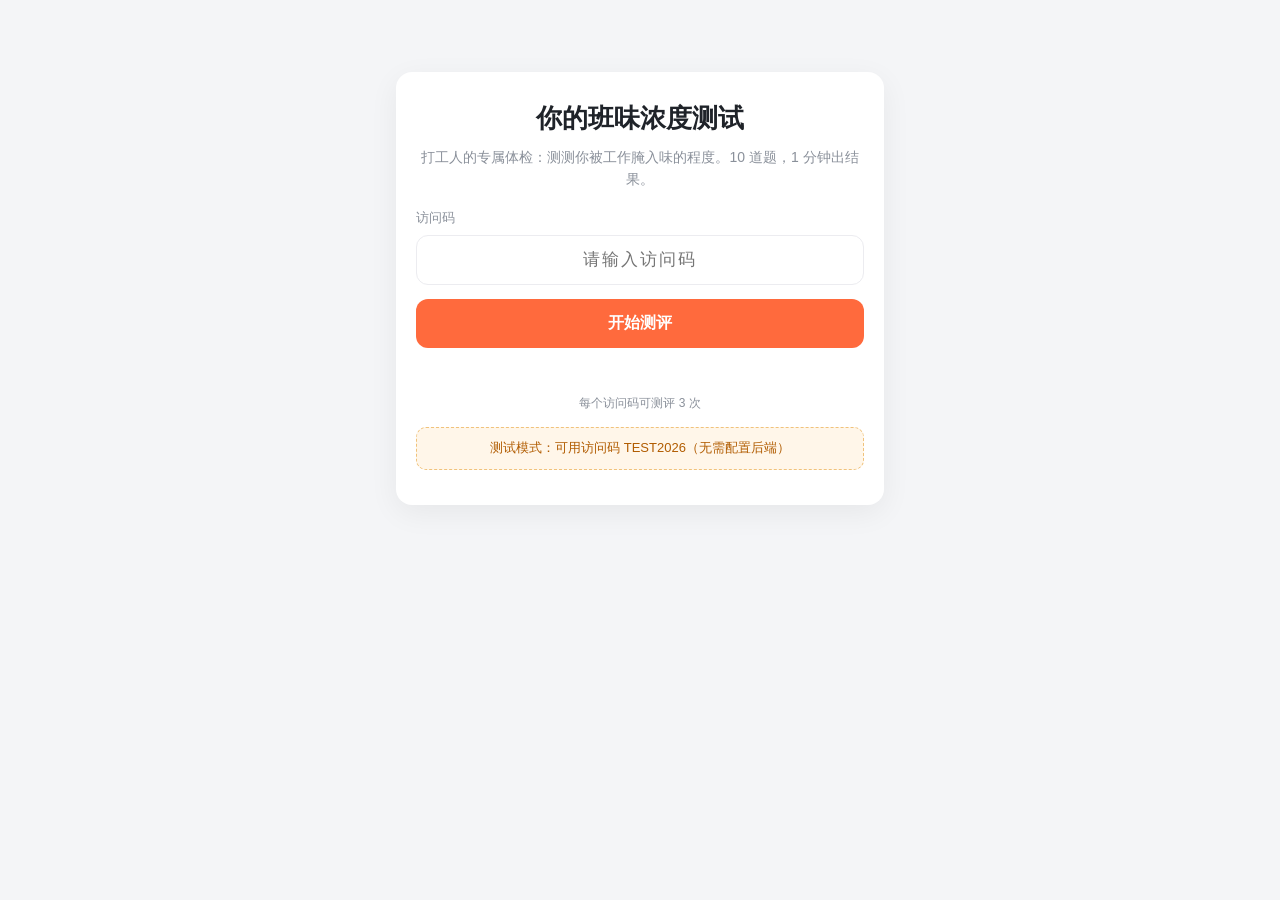
==== index.html @ da2785b8 "测评网站：多题库 + 访问码绑定题库（多主题同时可用），依赖本地化自包含" ====
<!doctype html>
<html lang="zh-CN">
<head>
  <meta charset="utf-8" />
  <meta name="viewport" content="width=device-width, initial-scale=1, viewport-fit=cover" />
  <title>测评</title>
  <link rel="stylesheet" href="css/style.css?v=6" />
</head>
<body>
  <main class="app">

    <!-- ① 密码门 -->
    <section id="screen-gate" class="screen">
      <div class="card center">
        <h1 id="gate-title" class="big-title">测评</h1>
        <p id="gate-intro" class="muted"></p>
        <label class="field-label">访问码</label>
        <input id="code-input" class="code-input" type="text" inputmode="text"
               autocomplete="off" placeholder="请输入访问码" />
        <button id="btn-start" class="btn btn-primary">开始测评</button>
        <p id="gate-msg" class="msg"></p>
        <p class="hint">每个访问码可测评 3 次</p>
        <p id="gate-test" class="test-banner hidden"></p>
      </div>
    </section>

    <!-- ② 答题 -->
    <section id="screen-quiz" class="screen hidden">
      <div class="card">
        <div class="progress">
          <span id="q-index">1</span> / <span id="q-total">10</span>
        </div>
        <div class="progress-bar"><i id="progress-fill"></i></div>
        <h2 id="q-text" class="q-text"></h2>
        <div id="options" class="options"></div>
        <p id="quiz-msg" class="msg"></p>
        <div class="quiz-nav">
          <button id="btn-prev" class="btn btn-ghost" disabled>上一题</button>
          <button id="btn-next" class="btn btn-primary">下一题</button>
        </div>
      </div>
    </section>

    <!-- ③ 结果 -->
    <section id="screen-result" class="screen hidden">
      <div class="card">
        <div id="result-card" class="result-card"></div>

        <div class="result-actions">
          <button id="btn-save-img" class="btn btn-primary">保存结果长图</button>
          <button id="btn-copy-link" class="btn btn-ghost">复制结果链接</button>
          <button id="btn-retest" class="btn btn-ghost">再测一次</button>
          <button id="btn-review" class="btn btn-ghost">好评有礼</button>
        </div>
        <p id="result-msg" class="msg"></p>
      </div>
    </section>

  </main>

  <!-- 好评有礼弹窗 -->
  <div id="review-modal" class="modal hidden">
    <div class="modal-box">
      <h3>好评有礼 🎁</h3>
      <p id="review-text" class="review-text"></p>
      <button id="btn-review-close" class="btn btn-primary">知道啦</button>
    </div>
  </div>

  <!-- 依赖（运行时从 CDN 加载；如需离线可下载到 lib/ 并改成本地路径）。加 async 避免阻塞页面交互 -->
  <!-- 依赖已下载到本地 lib/：自包含、国内访问稳定、不依赖外部 CDN -->
  <script src="lib/supabase.min.js?v=9"></script>
  <script src="lib/html2canvas.min.js?v=9"></script>
  <script src="js/config.js?v=9"></script>
  <script src="js/quizzes.js?v=9"></script>
  <script src="js/supabase.js?v=9"></script>
  <script src="js/render.js?v=9"></script>
  <script src="js/app.js?v=9"></script>
</body>
</html>
---- css/style.css ----
:root {
  --bg: #f4f5f7;
  --card: #ffffff;
  --primary: #ff6a3d;
  --primary-d: #e8552a;
  --text: #1f2329;
  --muted: #8a909a;
  --line: #ececf0;
  --radius: 16px;
}

* { box-sizing: border-box; -webkit-tap-highlight-color: transparent; }
html, body { margin: 0; padding: 0; }
body {
  font-family: -apple-system, BlinkMacSystemFont, "PingFang SC", "Microsoft YaHei", sans-serif;
  background: var(--bg);
  color: var(--text);
  line-height: 1.6;
}
.hidden { display: none !important; }

.app {
  width: 100%;
  max-width: 520px;
  margin: 0 auto;
  padding: 16px;
  min-height: 100vh;
}
@media (min-height: 720px) { .app { padding-top: 8vh; } }

.card {
  width: 100%;
  background: var(--card);
  border-radius: var(--radius);
  padding: 22px 20px;
  box-shadow: 0 8px 30px rgba(0,0,0,.06);
}
.center { text-align: center; }

.big-title { font-size: 26px; margin: 4px 0 6px; }
.muted { color: var(--muted); font-size: 14px; margin: 0 0 18px; }
.field-label { display: block; text-align: left; font-size: 13px; color: var(--muted); margin-bottom: 6px; }

.code-input {
  width: 100%;
  padding: 14px 14px;
  font-size: 17px;
  letter-spacing: 2px;
  border: 1.5px solid var(--line);
  border-radius: 12px;
  outline: none;
  margin-bottom: 14px;
  text-align: center;
}
.code-input:focus { border-color: var(--primary); }

.btn {
  width: 100%;
  padding: 14px;
  font-size: 16px;
  font-weight: 600;
  border: none;
  border-radius: 12px;
  cursor: pointer;
  transition: transform .05s ease, opacity .2s;
}
.btn:active { transform: scale(.98); }
.btn-primary { background: var(--primary); color: #fff; }
.btn-primary:hover { background: var(--primary-d); }
.btn-ghost { background: #f1f2f5; color: var(--text); }
.btn:disabled { opacity: .45; cursor: not-allowed; }

.msg { min-height: 20px; font-size: 14px; margin: 12px 0 0; }
.msg.err { color: #e23b3b; }
.msg.ok { color: #1f9d55; }
.hint { color: var(--muted); font-size: 12px; margin-top: 14px; }

.test-banner {
  margin-top: 14px; font-size: 13px; line-height: 1.6;
  color: #b15c00; background: #fff6e9; border: 1px dashed #f0c27b;
  padding: 10px 12px; border-radius: 10px;
}

/* 答题 */
/* 整张答题卡片固定高度：以内容最多的那道题为准，10 道题大小一致 */
#screen-quiz .card { min-height: var(--quiz-h, 0px); }
.progress { font-size: 13px; color: var(--muted); margin-bottom: 8px; }
.progress-bar { height: 6px; background: var(--line); border-radius: 4px; overflow: hidden; margin-bottom: 18px; }
.progress-bar i { display: block; height: 100%; width: 0; background: var(--primary); transition: width .25s; }
.q-text { font-size: 19px; font-weight: 600; margin: 0 0 18px; min-height: var(--q-h, 56px); display: flex; align-items: center; }
.options { display: grid; grid-template-columns: repeat(2, 1fr); grid-auto-rows: 1fr; gap: 10px; }
.option {
  border: 1.5px solid var(--line);
  border-radius: 12px;
  padding: 14px 14px;
  font-size: 15px;
  line-height: 1.45;
  text-align: center;
  cursor: pointer;
  background: #fff;
  display: flex;
  align-items: center;
  justify-content: center;
  height: var(--opt-h, 64px);
}
.option:active { background: #fafafa; }
.option.selected { border-color: var(--primary); background: #fff4ef; color: var(--primary-d); font-weight: 600; }
.quiz-nav { display: flex; gap: 10px; margin-top: 20px; }
.quiz-nav .btn { flex: 1; }

/* 结果：拍平嵌套卡片，让结果与其它屏共用同一张白卡片，宽度一致 */
/* 结果：内层渐变卡片（还原第一版美化），外层白卡保持一致尺寸 */
.result-card {
  border-radius: 14px;
  padding: 22px 18px;
  background: linear-gradient(160deg, #ffffff, #fff7f3);
  border: 1px solid #ffe6db;
}
.result-head { text-align: center; margin-bottom: 16px; }
.result-title { font-size: 15px; color: var(--muted); }
.result-label {
  font-size: 24px; font-weight: 800; color: #fff; margin-top: 8px;
  display: inline-block; padding: 8px 18px; border-radius: 999px;
  background: linear-gradient(135deg, var(--primary), var(--primary-d));
}
.result-analysis { font-size: 15px; line-height: 1.8; white-space: pre-wrap; margin-top: 14px; }

/* type 模式：维度得分条 */
.result-dims { margin-top: 16px; display: flex; flex-direction: column; gap: 10px; }
.dim-row { display: flex; align-items: center; gap: 8px; font-size: 13px; }
.dim-name { width: 64px; color: var(--muted); flex: none; text-align: right; }
.dim-bar { flex: 1; height: 10px; background: #ffe6db; border-radius: 999px; overflow: hidden; }
.dim-bar i { display: block; height: 100%; background: linear-gradient(135deg, var(--primary), var(--primary-d)); border-radius: 999px; }
.dim-val { width: 22px; text-align: right; color: var(--text); font-weight: 600; flex: none; }

/* type 模式：特征标签 */
.result-traits { margin-top: 14px; display: flex; flex-wrap: wrap; gap: 8px; justify-content: center; }
.trait {
  font-size: 13px; color: var(--primary-d); background: #fff4ef;
  border: 1px solid #ffd9c7; border-radius: 999px; padding: 4px 12px;
}

.result-foot { margin-top: 18px; padding-top: 14px; border-top: 1px dashed #ffd9c7; text-align: center; }
.store-name { font-weight: 700; color: var(--text); }
.store-tip { font-size: 12px; color: var(--muted); margin-top: 4px; }

.result-actions { display: grid; grid-template-columns: 1fr 1fr; gap: 10px; margin-top: 18px; }
.result-actions .btn { font-size: 15px; padding: 13px; }

/* 弹窗 */
.modal { position: fixed; inset: 0; background: rgba(0,0,0,.45); display: flex; align-items: center; justify-content: center; padding: 24px; z-index: 50; }
.modal-box { background: #fff; border-radius: 16px; padding: 24px 22px; max-width: 360px; width: 100%; text-align: center; }
.modal-box h3 { margin: 0 0 12px; font-size: 20px; }
.review-text { font-size: 15px; line-height: 1.8; white-space: pre-wrap; margin: 0 0 18px; }

/* 后台 */
.gen-row { display: flex; gap: 8px; margin-bottom: 14px; }
.gen-row input { flex: 1; margin-bottom: 0 !important; }
.code-table { margin-top: 8px; max-height: 50vh; overflow: auto; }
.code-table table { width: 100%; border-collapse: collapse; font-size: 13px; }
.code-table th, .code-table td { border-bottom: 1px solid var(--line); padding: 8px 6px; text-align: left; }
.code-table th { color: var(--muted); font-weight: 600; }
.code-table .used-ok { color: #1f9d55; }
.code-table .used-no { color: #e23b3b; }

/* 题库管理 */
.quiz-list { display: flex; flex-direction: column; gap: 10px; margin-bottom: 14px; }
.quiz-row { border: 1px solid var(--line); border-radius: 12px; padding: 12px 14px; display: flex; align-items: center; justify-content: space-between; gap: 10px; }
.quiz-meta { display: flex; align-items: center; gap: 8px; flex-wrap: wrap; }
.quiz-name { font-weight: 700; font-size: 15px; }
.quiz-mode { font-size: 11px; padding: 2px 8px; border-radius: 999px; font-weight: 700; }
.quiz-mode.mode-level { background: #eafaf0; color: #1f9d55; }
.quiz-mode.mode-type { background: #fff0e8; color: #e8730c; }
.quiz-on { font-size: 12px; color: var(--primary-d); font-weight: 700; }
.quiz-actions { display: flex; gap: 6px; flex-shrink: 0; }
.btn.sm { font-size: 13px; padding: 8px 12px; }
.btn.danger { color: #e23b3b; border-color: #f3c9c9; }
.btn.danger:hover { background: #fdeaea; }
.import-box { border-top: 1px dashed var(--line); margin-top: 6px; padding-top: 14px; }
.import-title { font-size: 13px; color: var(--muted); margin-bottom: 8px; }
.import-area { width: 100%; min-height: 140px; border: 1.5px solid var(--line); border-radius: 12px; padding: 12px; font-size: 13px; line-height: 1.5; resize: vertical; box-sizing: border-box; font-family: ui-monospace, SFMono-Regular, Menlo, monospace; }
.import-area:focus { outline: none; border-color: var(--primary); }
.code-chips { display: flex; flex-wrap: wrap; gap: 6px; margin: 8px 0; }
.code-chip { background: #f4f5f7; border: 1px solid var(--line); border-radius: 8px; padding: 6px 10px; font-size: 13px; font-family: ui-monospace, monospace; }
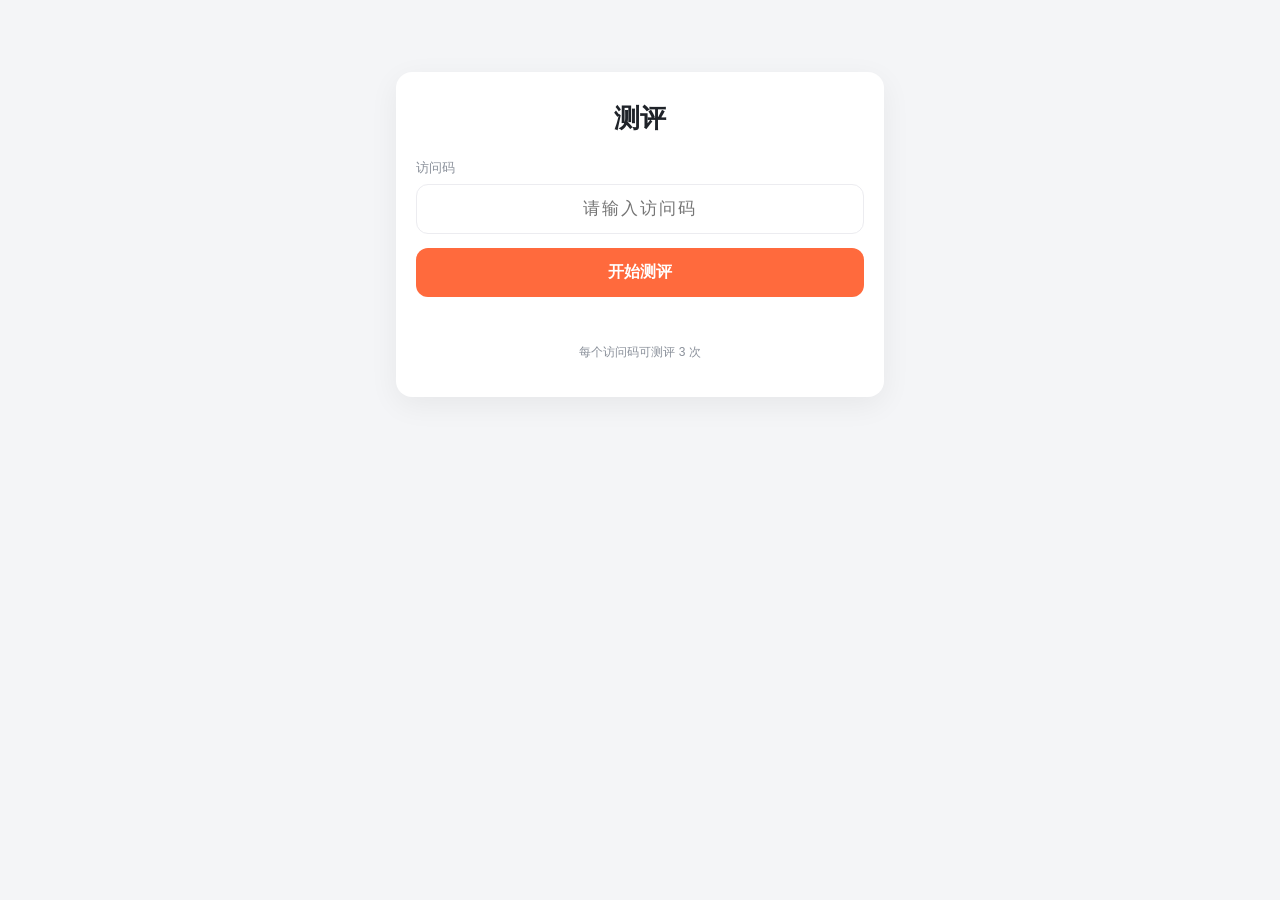
==== commit aa660953: "接入真实 Supabase：填入 Project URL 与 anon key，关闭测试模式；管理员密钥不入库改为登录时输入（防公开仓库泄露）" ====
--- a/index.html
+++ b/index.html
@@ -69,12 +69,12 @@
 
   <!-- 依赖（运行时从 CDN 加载；如需离线可下载到 lib/ 并改成本地路径）。加 async 避免阻塞页面交互 -->
   <!-- 依赖已下载到本地 lib/：自包含、国内访问稳定、不依赖外部 CDN -->
-  <script src="lib/supabase.min.js?v=9"></script>
-  <script src="lib/html2canvas.min.js?v=9"></script>
-  <script src="js/config.js?v=9"></script>
-  <script src="js/quizzes.js?v=9"></script>
-  <script src="js/supabase.js?v=9"></script>
-  <script src="js/render.js?v=9"></script>
-  <script src="js/app.js?v=9"></script>
+  <script src="lib/supabase.min.js?v=10"></script>
+  <script src="lib/html2canvas.min.js?v=10"></script>
+  <script src="js/config.js?v=10"></script>
+  <script src="js/quizzes.js?v=10"></script>
+  <script src="js/supabase.js?v=10"></script>
+  <script src="js/render.js?v=10"></script>
+  <script src="js/app.js?v=10"></script>
 </body>
 </html>
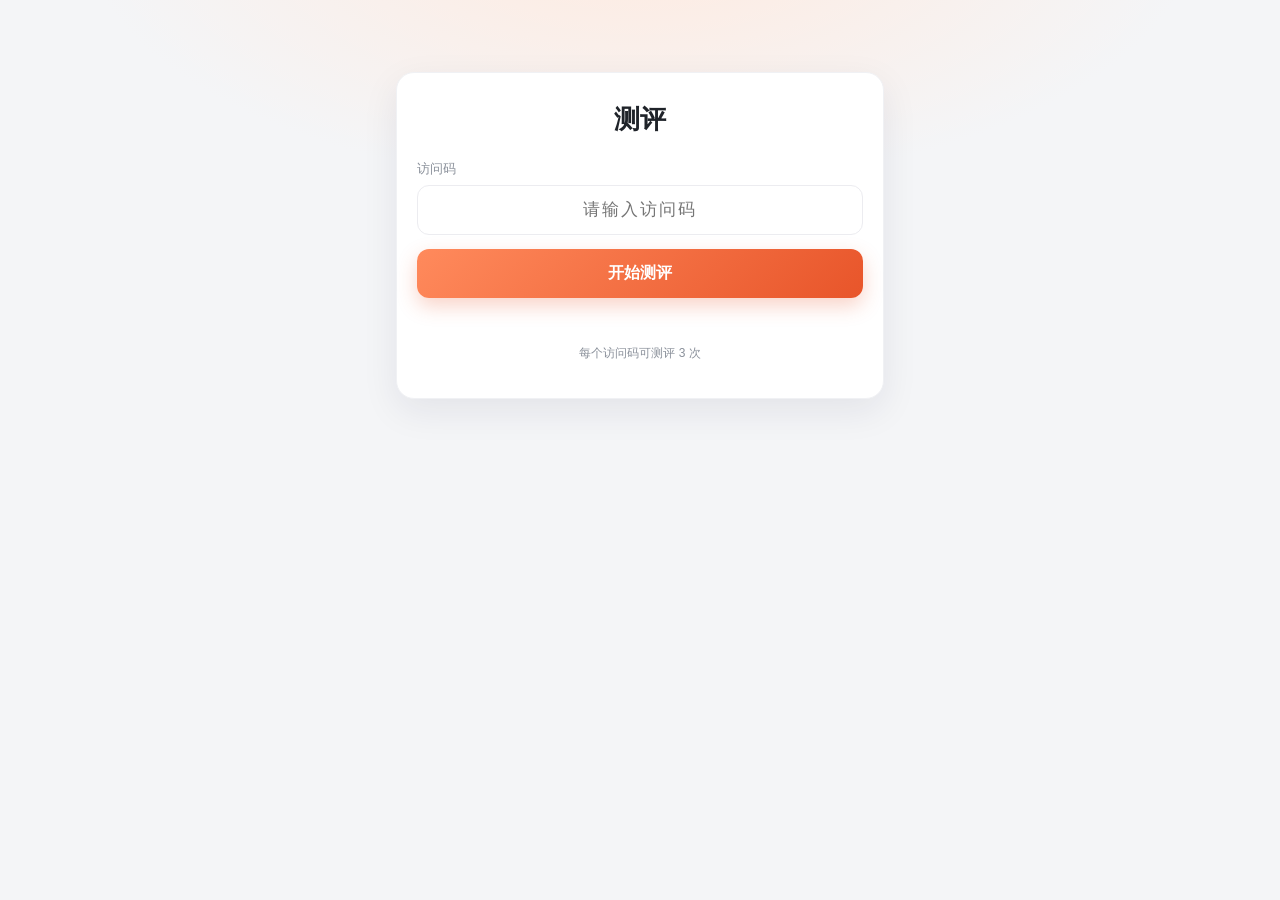
==== commit 80693cb9: "重做后台界面（顶栏+双栏面板+美化列表/表格/表单）；整体视觉打磨（渐变背景、卡片阴影、渐变按钮）；店铺未填写时不显示占位文案" ====
--- a/index.html
+++ b/index.html
@@ -69,12 +69,12 @@
 
   <!-- 依赖（运行时从 CDN 加载；如需离线可下载到 lib/ 并改成本地路径）。加 async 避免阻塞页面交互 -->
   <!-- 依赖已下载到本地 lib/：自包含、国内访问稳定、不依赖外部 CDN -->
-  <script src="lib/supabase.min.js?v=10"></script>
-  <script src="lib/html2canvas.min.js?v=10"></script>
-  <script src="js/config.js?v=10"></script>
-  <script src="js/quizzes.js?v=10"></script>
-  <script src="js/supabase.js?v=10"></script>
-  <script src="js/render.js?v=10"></script>
-  <script src="js/app.js?v=10"></script>
+  <script src="lib/supabase.min.js?v=13"></script>
+  <script src="lib/html2canvas.min.js?v=13"></script>
+  <script src="js/config.js?v=13"></script>
+  <script src="js/quizzes.js?v=13"></script>
+  <script src="js/supabase.js?v=13"></script>
+  <script src="js/render.js?v=13"></script>
+  <script src="js/app.js?v=13"></script>
 </body>
 </html>
--- a/css/style.css
+++ b/css/style.css
@@ -13,9 +13,11 @@
 html, body { margin: 0; padding: 0; }
 body {
   font-family: -apple-system, BlinkMacSystemFont, "PingFang SC", "Microsoft YaHei", sans-serif;
-  background: var(--bg);
+  background: radial-gradient(900px 420px at 50% -8%, #ffeadf 0%, rgba(255,234,223,0) 62%), var(--bg);
+  background-attachment: fixed;
   color: var(--text);
   line-height: 1.6;
+  -webkit-font-smoothing: antialiased;
 }
 .hidden { display: none !important; }
 
@@ -31,9 +33,10 @@
 .card {
   width: 100%;
   background: var(--card);
-  border-radius: var(--radius);
+  border-radius: 18px;
   padding: 22px 20px;
-  box-shadow: 0 8px 30px rgba(0,0,0,.06);
+  border: 1px solid #f0f1f4;
+  box-shadow: 0 12px 36px rgba(20, 30, 60, .08);
 }
 .center { text-align: center; }
 
@@ -52,7 +55,7 @@
   margin-bottom: 14px;
   text-align: center;
 }
-.code-input:focus { border-color: var(--primary); }
+.code-input:focus { border-color: var(--primary); box-shadow: 0 0 0 4px rgba(255, 106, 61, .12); }
 
 .btn {
   width: 100%;
@@ -62,11 +65,11 @@
   border: none;
   border-radius: 12px;
   cursor: pointer;
-  transition: transform .05s ease, opacity .2s;
+  transition: transform .05s ease, opacity .2s, filter .2s;
 }
 .btn:active { transform: scale(.98); }
-.btn-primary { background: var(--primary); color: #fff; }
-.btn-primary:hover { background: var(--primary-d); }
+.btn-primary { background: linear-gradient(135deg, #ff8a5c, var(--primary-d)); color: #fff; box-shadow: 0 8px 20px rgba(232, 85, 42, .26); }
+.btn-primary:hover { filter: brightness(1.05); }
 .btn-ghost { background: #f1f2f5; color: var(--text); }
 .btn:disabled { opacity: .45; cursor: not-allowed; }
 
@@ -153,32 +156,138 @@
 .modal-box h3 { margin: 0 0 12px; font-size: 20px; }
 .review-text { font-size: 15px; line-height: 1.8; white-space: pre-wrap; margin: 0 0 18px; }
 
-/* 后台 */
-.gen-row { display: flex; gap: 8px; margin-bottom: 14px; }
-.gen-row input { flex: 1; margin-bottom: 0 !important; }
-.code-table { margin-top: 8px; max-height: 50vh; overflow: auto; }
-.code-table table { width: 100%; border-collapse: collapse; font-size: 13px; }
-.code-table th, .code-table td { border-bottom: 1px solid var(--line); padding: 8px 6px; text-align: left; }
-.code-table th { color: var(--muted); font-weight: 600; }
-.code-table .used-ok { color: #1f9d55; }
-.code-table .used-no { color: #e23b3b; }
-
-/* 题库管理 */
-.quiz-list { display: flex; flex-direction: column; gap: 10px; margin-bottom: 14px; }
-.quiz-row { border: 1px solid var(--line); border-radius: 12px; padding: 12px 14px; display: flex; align-items: center; justify-content: space-between; gap: 10px; }
-.quiz-meta { display: flex; align-items: center; gap: 8px; flex-wrap: wrap; }
-.quiz-name { font-weight: 700; font-size: 15px; }
+/* ==================== 后台 v2 ==================== */
+body.admin {
+  background:
+    radial-gradient(1100px 520px at 20% -10%, #ffe4d6 0%, rgba(255,228,214,0) 60%),
+    radial-gradient(900px 460px at 92% 0%, #e6f0ff 0%, rgba(230,240,255,0) 58%),
+    #f4f6f9;
+  background-attachment: fixed;
+}
+.admin .app { max-width: 1080px; padding: 22px 20px 56px; }
+@media (min-height: 720px) { .admin .app { padding-top: 22px; } }
+
+/* 通用表单控件 */
+.field {
+  width: 100%;
+  padding: 11px 13px;
+  font-size: 14px;
+  color: var(--text);
+  background: #fff;
+  border: 1.5px solid #e6e8ee;
+  border-radius: 11px;
+  outline: none;
+  transition: border-color .15s, box-shadow .15s;
+}
+.field:focus { border-color: var(--primary); box-shadow: 0 0 0 4px rgba(255,106,61,.12); }
+select.field { appearance: none; background-image: url("data:image/svg+xml;charset=utf8,%3Csvg xmlns='http://www.w3.org/2000/svg' width='12' height='8'%3E%3Cpath d='M1 1l5 5 5-5' fill='none' stroke='%238a909a' stroke-width='1.8' stroke-linecap='round'/%3E%3C/svg%3E"); background-repeat: no-repeat; background-position: right 13px center; padding-right: 34px; }
+
+/* 登录 */
+.auth-card {
+  max-width: 380px;
+  margin: 9vh auto 0;
+  background: #fff;
+  border: 1px solid #f0f1f4;
+  border-radius: 20px;
+  padding: 30px 26px 26px;
+  box-shadow: 0 20px 56px rgba(20,30,60,.13);
+  text-align: center;
+}
+.auth-badge {
+  width: 54px; height: 54px; margin: 0 auto 14px; border-radius: 17px;
+  background: linear-gradient(135deg, #ff8a5c, var(--primary-d)); color: #fff;
+  display: flex; align-items: center; justify-content: center;
+  font-size: 24px; font-weight: 800;
+  box-shadow: 0 10px 22px rgba(232,85,42,.32);
+}
+.auth-card h1 { font-size: 21px; margin: 0 0 6px; }
+.auth-sub { color: var(--muted); font-size: 13px; margin: 0 0 22px; }
+.auth-card .field { text-align: center; letter-spacing: 2px; margin-bottom: 14px; }
+
+/* 顶栏 */
+.topbar { display: flex; align-items: center; justify-content: space-between; gap: 12px; margin-bottom: 18px; }
+.brand { display: flex; align-items: center; gap: 12px; }
+.brand .logo {
+  width: 42px; height: 42px; border-radius: 13px; flex: none;
+  background: linear-gradient(135deg, #ff8a5c, var(--primary-d)); color: #fff;
+  display: flex; align-items: center; justify-content: center;
+  font-weight: 800; font-size: 19px;
+  box-shadow: 0 8px 18px rgba(232,85,42,.3);
+}
+.brand-txt b { display: block; font-size: 17px; line-height: 1.3; }
+.brand-txt small { color: var(--muted); font-size: 12px; }
+.topbar-actions { display: flex; gap: 8px; flex: none; }
+
+/* 面板布局 */
+.dash-grid { display: grid; grid-template-columns: 1fr 1fr; gap: 18px; align-items: start; }
+@media (max-width: 880px) { .dash-grid { grid-template-columns: 1fr; } }
+.panel {
+  background: #fff; border: 1px solid #eef0f4; border-radius: 18px;
+  padding: 20px 18px; box-shadow: 0 12px 34px rgba(20,30,60,.07);
+}
+.panel-head { margin-bottom: 14px; }
+.panel-head h2 { font-size: 17px; margin: 0 0 5px; }
+.panel-sub { display: block; color: var(--muted); font-size: 12px; line-height: 1.55; }
+
+/* 题库列表 */
+.quiz-list { display: flex; flex-direction: column; gap: 8px; margin-bottom: 6px; }
+.quiz-row {
+  border: 1px solid #eef0f4; background: #fbfbfd; border-radius: 12px;
+  padding: 11px 12px; display: flex; align-items: center;
+  justify-content: space-between; gap: 10px; transition: .16s;
+}
+.quiz-row:hover { background: #fff; border-color: #ffd9c7; box-shadow: 0 6px 16px rgba(232,85,42,.09); }
+.quiz-row.is-active { background: linear-gradient(135deg, #fff6f1, #ffffff); border-color: #ffcdb6; }
+.quiz-meta { display: flex; align-items: center; gap: 8px; flex-wrap: wrap; min-width: 0; }
+.quiz-name { font-weight: 700; font-size: 14.5px; }
 .quiz-mode { font-size: 11px; padding: 2px 8px; border-radius: 999px; font-weight: 700; }
 .quiz-mode.mode-level { background: #eafaf0; color: #1f9d55; }
 .quiz-mode.mode-type { background: #fff0e8; color: #e8730c; }
 .quiz-on { font-size: 12px; color: var(--primary-d); font-weight: 700; }
-.quiz-actions { display: flex; gap: 6px; flex-shrink: 0; }
-.btn.sm { font-size: 13px; padding: 8px 12px; }
-.btn.danger { color: #e23b3b; border-color: #f3c9c9; }
-.btn.danger:hover { background: #fdeaea; }
-.import-box { border-top: 1px dashed var(--line); margin-top: 6px; padding-top: 14px; }
-.import-title { font-size: 13px; color: var(--muted); margin-bottom: 8px; }
-.import-area { width: 100%; min-height: 140px; border: 1.5px solid var(--line); border-radius: 12px; padding: 12px; font-size: 13px; line-height: 1.5; resize: vertical; box-sizing: border-box; font-family: ui-monospace, SFMono-Regular, Menlo, monospace; }
-.import-area:focus { outline: none; border-color: var(--primary); }
-.code-chips { display: flex; flex-wrap: wrap; gap: 6px; margin: 8px 0; }
-.code-chip { background: #f4f5f7; border: 1px solid var(--line); border-radius: 8px; padding: 6px 10px; font-size: 13px; font-family: ui-monospace, monospace; }
+.quiz-actions { display: flex; gap: 6px; flex: none; }
+
+.btn.sm { width: auto; font-size: 12.5px; padding: 7px 12px; border-radius: 9px; box-shadow: none; }
+.admin .btn-ghost { background: #fff; border: 1px solid #e6e8ee; color: #3a3f4a; font-weight: 600; }
+.admin .btn-ghost:hover { border-color: #d3d7df; background: #fafbfc; }
+.admin .btn.danger { color: #e23b3b; border-color: #f3c9c9; }
+.admin .btn.danger:hover { background: #fdeaea; }
+
+/* 导入 */
+.import-box { margin-top: 14px; border-top: 1px dashed #e9ebf0; padding-top: 14px; }
+.import-box summary { cursor: pointer; font-size: 13px; color: #5a6272; font-weight: 600; list-style: none; }
+.import-box summary::-webkit-details-marker { display: none; }
+.import-box summary::before { content: "＋ "; color: var(--primary); font-weight: 800; }
+.import-box[open] summary::before { content: "－ "; }
+.import-area {
+  width: 100%; min-height: 150px; margin: 10px 0 10px;
+  border: 1.5px solid #e6e8ee; border-radius: 12px; padding: 12px;
+  font-size: 12.5px; line-height: 1.55; resize: vertical; box-sizing: border-box;
+  font-family: ui-monospace, SFMono-Regular, Menlo, monospace;
+  background: #fbfbfd; color: #3a3f4a;
+}
+.import-area:focus { outline: none; border-color: var(--primary); background: #fff; }
+
+/* 生成访问码 */
+.gen-grid { display: grid; grid-template-columns: 96px 1fr; gap: 9px; }
+.gen-grid .span2 { grid-column: 1 / -1; }
+.gen-tip { font-size: 12px; color: var(--muted); margin: 9px 0 0; line-height: 1.55; }
+
+/* 访问码表格 */
+.code-table { margin-top: 12px; border: 1px solid #eef0f4; border-radius: 12px; overflow: auto; max-height: 46vh; }
+.code-table table { width: 100%; border-collapse: collapse; font-size: 13px; }
+.code-table thead th { position: sticky; top: 0; background: #f7f8fa; z-index: 1; color: var(--muted); font-weight: 600; white-space: nowrap; }
+.code-table th, .code-table td { padding: 9px 11px; text-align: left; border-bottom: 1px solid #f1f2f5; white-space: nowrap; }
+.code-table tbody tr:last-child td { border-bottom: none; }
+.code-table tbody tr:hover { background: #fcfcfd; }
+.code-table .used-ok { color: #1f9d55; font-weight: 600; }
+.code-table .used-no { color: #e23b3b; font-weight: 600; }
+.code-table .muted { padding: 16px 12px; margin: 0; }
+
+.code-chips { display: flex; flex-wrap: wrap; gap: 8px; margin: 12px 0 4px; }
+.code-chip {
+  background: #fff7f3; border: 1px solid #ffd9c7; color: #b8451f;
+  border-radius: 9px; padding: 7px 11px; font-size: 13px;
+  font-family: ui-monospace, monospace; letter-spacing: .6px;
+}
+.admin .panel .msg { margin: 10px 0 0; }
+
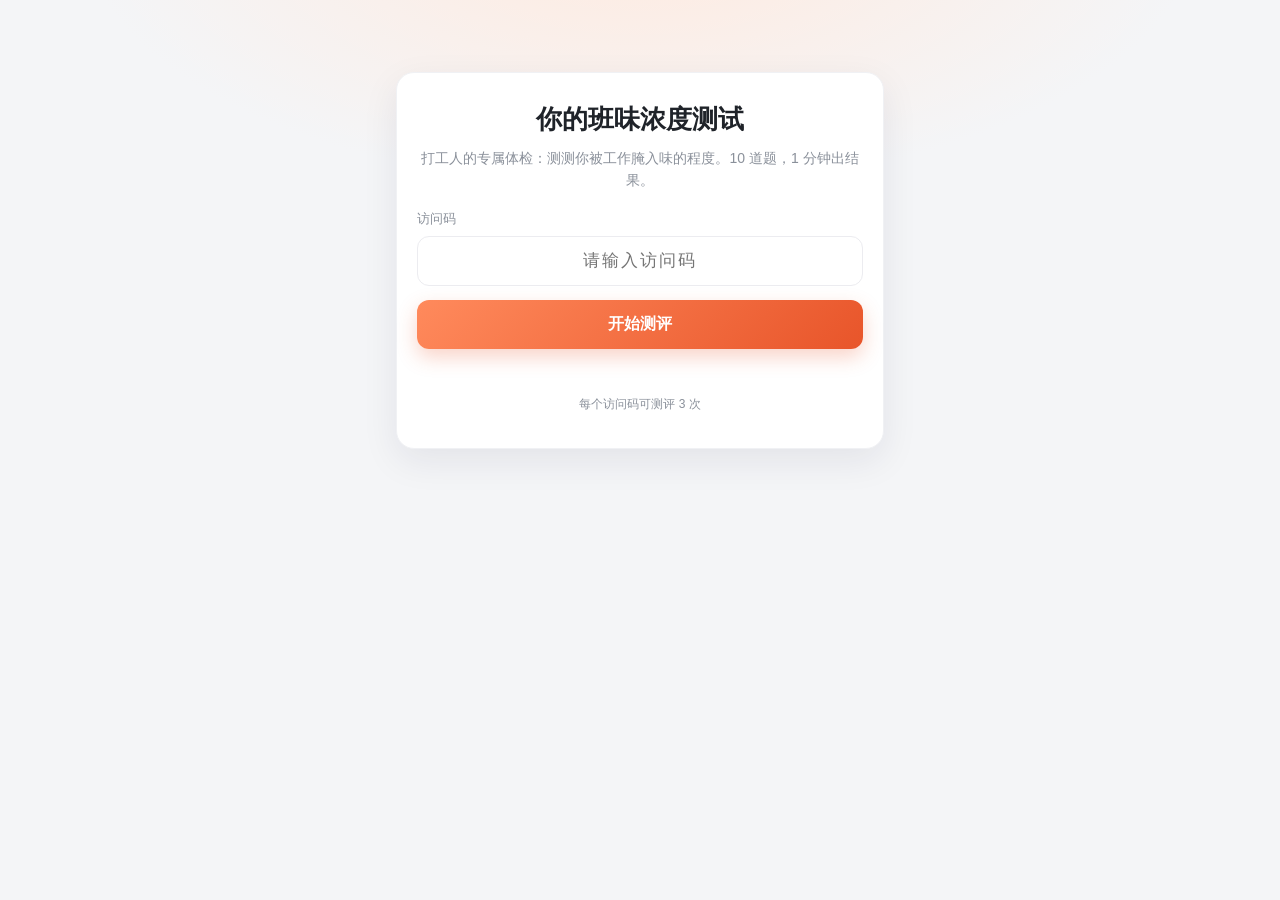
==== commit a3e1426a: "首屏秒开：先用内置题库即时渲染（标题/尺寸 0 延迟），再静默向后台刷新；题库未就绪时显示「加载中…」不再闪默认占位；分享页同样加加载态" ====
--- a/index.html
+++ b/index.html
@@ -4,14 +4,15 @@
   <meta charset="utf-8" />
   <meta name="viewport" content="width=device-width, initial-scale=1, viewport-fit=cover" />
   <title>测评</title>
-  <link rel="stylesheet" href="css/style.css?v=6" />
+  <link rel="stylesheet" href="css/style.css?v=15" />
 </head>
-<body>
+<body class="booting">
   <main class="app">
 
     <!-- ① 密码门 -->
     <section id="screen-gate" class="screen">
       <div class="card center">
+        <p class="booting-tip">加载中…</p>
         <h1 id="gate-title" class="big-title">测评</h1>
         <p id="gate-intro" class="muted"></p>
         <label class="field-label">访问码</label>
@@ -69,12 +70,12 @@
 
   <!-- 依赖（运行时从 CDN 加载；如需离线可下载到 lib/ 并改成本地路径）。加 async 避免阻塞页面交互 -->
   <!-- 依赖已下载到本地 lib/：自包含、国内访问稳定、不依赖外部 CDN -->
-  <script src="lib/supabase.min.js?v=13"></script>
-  <script src="lib/html2canvas.min.js?v=13"></script>
-  <script src="js/config.js?v=13"></script>
-  <script src="js/quizzes.js?v=13"></script>
-  <script src="js/supabase.js?v=13"></script>
-  <script src="js/render.js?v=13"></script>
-  <script src="js/app.js?v=13"></script>
+  <script src="lib/supabase.min.js?v=15"></script>
+  <script src="lib/html2canvas.min.js?v=15"></script>
+  <script src="js/config.js?v=15"></script>
+  <script src="js/quizzes.js?v=15"></script>
+  <script src="js/supabase.js?v=15"></script>
+  <script src="js/render.js?v=15"></script>
+  <script src="js/app.js?v=15"></script>
 </body>
 </html>
--- a/css/style.css
+++ b/css/style.css
@@ -39,6 +39,11 @@
   box-shadow: 0 12px 36px rgba(20, 30, 60, .08);
 }
 .center { text-align: center; }
+
+/* 首屏加载态：题库就绪前只显示「加载中…」，避免先闪一下默认占位标题 */
+body.booting #screen-gate .card > *:not(.booting-tip) { display: none; }
+body:not(.booting) .booting-tip { display: none; }
+.booting-tip, .loading-tip { color: var(--muted); font-size: 14px; padding: 28px 0; margin: 0; text-align: center; }
 
 .big-title { font-size: 26px; margin: 4px 0 6px; }
 .muted { color: var(--muted); font-size: 14px; margin: 0 0 18px; }
@@ -228,6 +233,7 @@
 .panel-head { margin-bottom: 14px; }
 .panel-head h2 { font-size: 17px; margin: 0 0 5px; }
 .panel-sub { display: block; color: var(--muted); font-size: 12px; line-height: 1.55; }
+.panel-tools { display: flex; gap: 8px; margin: 0 0 12px; }
 
 /* 题库列表 */
 .quiz-list { display: flex; flex-direction: column; gap: 8px; margin-bottom: 6px; }
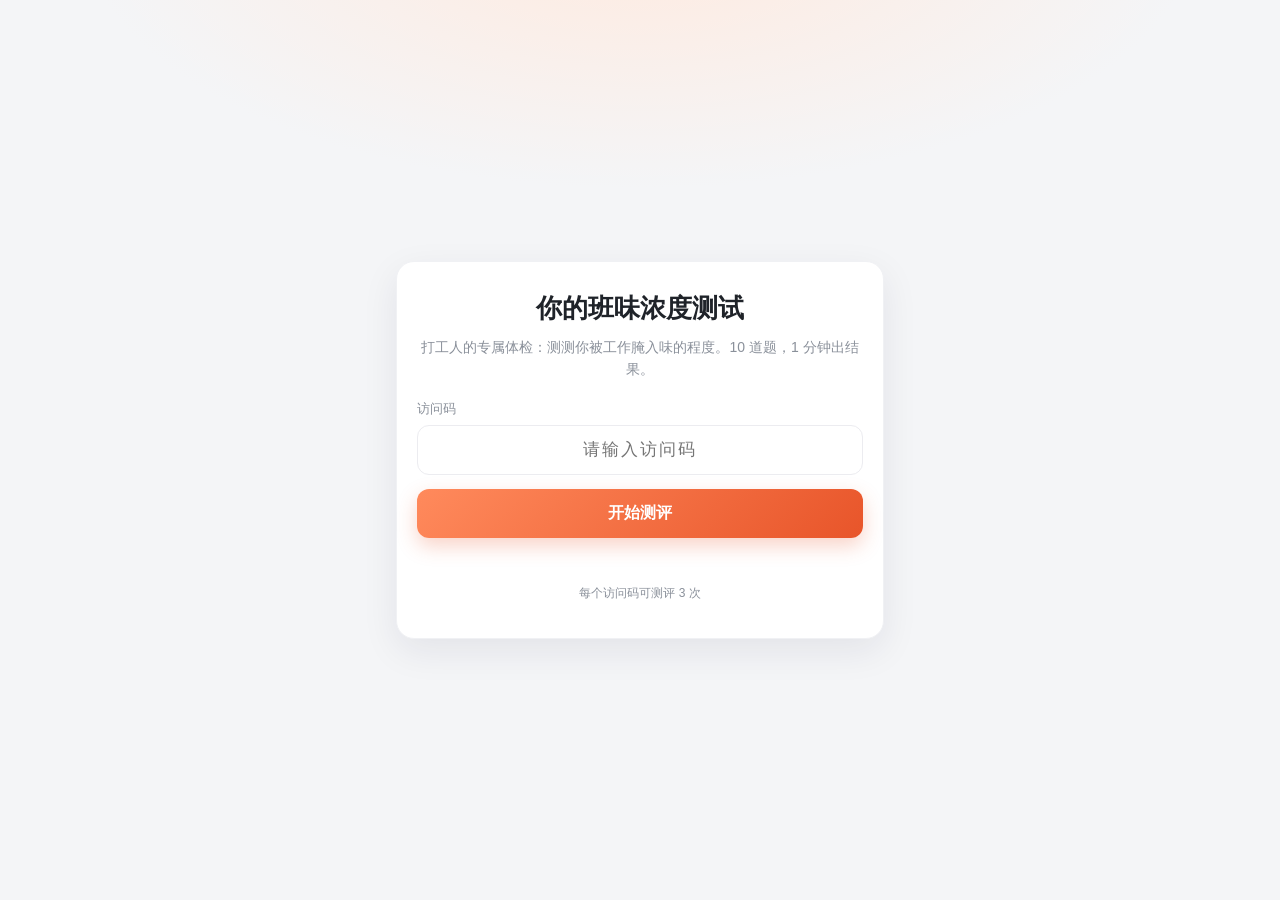
==== commit 89eb1e6c: "移动端自适应：一屏优先（不满屏不滚动、滚动条隐藏、去掉橡皮筋）；答题卡按可视高度自动压缩并同步缩放字号；小屏/横屏/矮屏专属紧凑排版；后台新增复制全部访问码、复制本批新码、导出 CSV" ====
--- a/index.html
+++ b/index.html
@@ -4,7 +4,7 @@
   <meta charset="utf-8" />
   <meta name="viewport" content="width=device-width, initial-scale=1, viewport-fit=cover" />
   <title>测评</title>
-  <link rel="stylesheet" href="css/style.css?v=15" />
+  <link rel="stylesheet" href="css/style.css?v=16" />
 </head>
 <body class="booting">
   <main class="app">
@@ -70,12 +70,12 @@
 
   <!-- 依赖（运行时从 CDN 加载；如需离线可下载到 lib/ 并改成本地路径）。加 async 避免阻塞页面交互 -->
   <!-- 依赖已下载到本地 lib/：自包含、国内访问稳定、不依赖外部 CDN -->
-  <script src="lib/supabase.min.js?v=15"></script>
-  <script src="lib/html2canvas.min.js?v=15"></script>
-  <script src="js/config.js?v=15"></script>
-  <script src="js/quizzes.js?v=15"></script>
-  <script src="js/supabase.js?v=15"></script>
-  <script src="js/render.js?v=15"></script>
-  <script src="js/app.js?v=15"></script>
+  <script src="lib/supabase.min.js?v=16"></script>
+  <script src="lib/html2canvas.min.js?v=16"></script>
+  <script src="js/config.js?v=16"></script>
+  <script src="js/quizzes.js?v=16"></script>
+  <script src="js/supabase.js?v=16"></script>
+  <script src="js/render.js?v=16"></script>
+  <script src="js/app.js?v=16"></script>
 </body>
 </html>
--- a/css/style.css
+++ b/css/style.css
@@ -11,6 +11,12 @@
 
 * { box-sizing: border-box; -webkit-tap-highlight-color: transparent; }
 html, body { margin: 0; padding: 0; }
+
+/* 隐藏滚动条（仍可滚动） */
+html { scrollbar-width: none; -ms-overflow-style: none; }
+html::-webkit-scrollbar, body::-webkit-scrollbar { width: 0; height: 0; display: none; }
+
+html { height: 100%; }
 body {
   font-family: -apple-system, BlinkMacSystemFont, "PingFang SC", "Microsoft YaHei", sans-serif;
   background: radial-gradient(900px 420px at 50% -8%, #ffeadf 0%, rgba(255,234,223,0) 62%), var(--bg);
@@ -18,17 +24,28 @@
   color: var(--text);
   line-height: 1.6;
   -webkit-font-smoothing: antialiased;
+  min-height: 100%;
+  -webkit-text-size-adjust: 100%;
+  overscroll-behavior-y: none; /* 去掉手机上下拉扯的橡皮筋回弹 */
 }
 .hidden { display: none !important; }
 
+/* 一屏优先：内容少时正好占满一屏并垂直居中；内容多时才出现滚动 */
 .app {
   width: 100%;
   max-width: 520px;
   margin: 0 auto;
   padding: 16px;
+  padding-left: max(16px, env(safe-area-inset-left));
+  padding-right: max(16px, env(safe-area-inset-right));
+  padding-bottom: calc(16px + env(safe-area-inset-bottom));
   min-height: 100vh;
-}
-@media (min-height: 720px) { .app { padding-top: 8vh; } }
+  min-height: 100dvh;      /* dvh 自动扣掉手机地址栏高度，避免"没填满也能滑" */
+  display: flex;
+  flex-direction: column;
+}
+/* auto 外边距实现垂直居中：内容超出屏幕时自动失效，不会把顶部裁掉 */
+.app > .screen { width: 100%; margin-block: auto; }
 
 .card {
   width: 100%;
@@ -95,13 +112,13 @@
 .progress { font-size: 13px; color: var(--muted); margin-bottom: 8px; }
 .progress-bar { height: 6px; background: var(--line); border-radius: 4px; overflow: hidden; margin-bottom: 18px; }
 .progress-bar i { display: block; height: 100%; width: 0; background: var(--primary); transition: width .25s; }
-.q-text { font-size: 19px; font-weight: 600; margin: 0 0 18px; min-height: var(--q-h, 56px); display: flex; align-items: center; }
+.q-text { font-size: var(--q-fs, 19px); font-weight: 600; margin: 0 0 18px; min-height: var(--q-h, 56px); display: flex; align-items: center; }
 .options { display: grid; grid-template-columns: repeat(2, 1fr); grid-auto-rows: 1fr; gap: 10px; }
 .option {
   border: 1.5px solid var(--line);
   border-radius: 12px;
   padding: 14px 14px;
-  font-size: 15px;
+  font-size: var(--opt-fs, 15px);
   line-height: 1.45;
   text-align: center;
   cursor: pointer;
@@ -161,6 +178,33 @@
 .modal-box h3 { margin: 0 0 12px; font-size: 20px; }
 .review-text { font-size: 15px; line-height: 1.8; white-space: pre-wrap; margin: 0 0 18px; }
 
+/* ==================== 自适应：放在最后，才能覆盖上面的基础样式 ==================== */
+
+/* 小屏手机（≤360px）：字号稍收，不改影响尺寸计算的内边距 */
+@media (max-width: 360px) {
+  .big-title { font-size: 22px; }
+  .result-label { font-size: 21px; padding: 7px 14px; }
+}
+
+/* 横屏 / 矮屏（≤520px 高）：全面压缩留白，把空间让给题目 */
+@media (max-height: 520px) {
+  .app { padding-top: 10px; padding-bottom: calc(10px + env(safe-area-inset-bottom)); }
+  .card { padding: 16px 18px; }
+  .big-title { font-size: 21px; margin: 0 0 4px; }
+  .muted { margin-bottom: 10px; }
+  .code-input { padding: 10px 14px; margin-bottom: 10px; }
+  .btn { padding: 11px; }
+  .hint { margin-top: 8px; }
+  .msg { min-height: 16px; margin-top: 8px; }
+  .q-text { margin-bottom: 10px; }
+  .progress { margin-bottom: 5px; }
+  .progress-bar { margin-bottom: 10px; }
+  .quiz-nav { margin-top: 12px; }
+  .result-label { font-size: 20px; padding: 6px 14px; }
+  .result-head { margin-bottom: 10px; }
+  .test-banner { margin-top: 8px; padding: 7px 10px; }
+}
+
 /* ==================== 后台 v2 ==================== */
 body.admin {
   background:
@@ -169,7 +213,7 @@
     #f4f6f9;
   background-attachment: fixed;
 }
-.admin .app { max-width: 1080px; padding: 22px 20px 56px; }
+.admin .app { max-width: 1080px; padding: 22px 20px 56px; display: block; }
 @media (min-height: 720px) { .admin .app { padding-top: 22px; } }
 
 /* 通用表单控件 */
